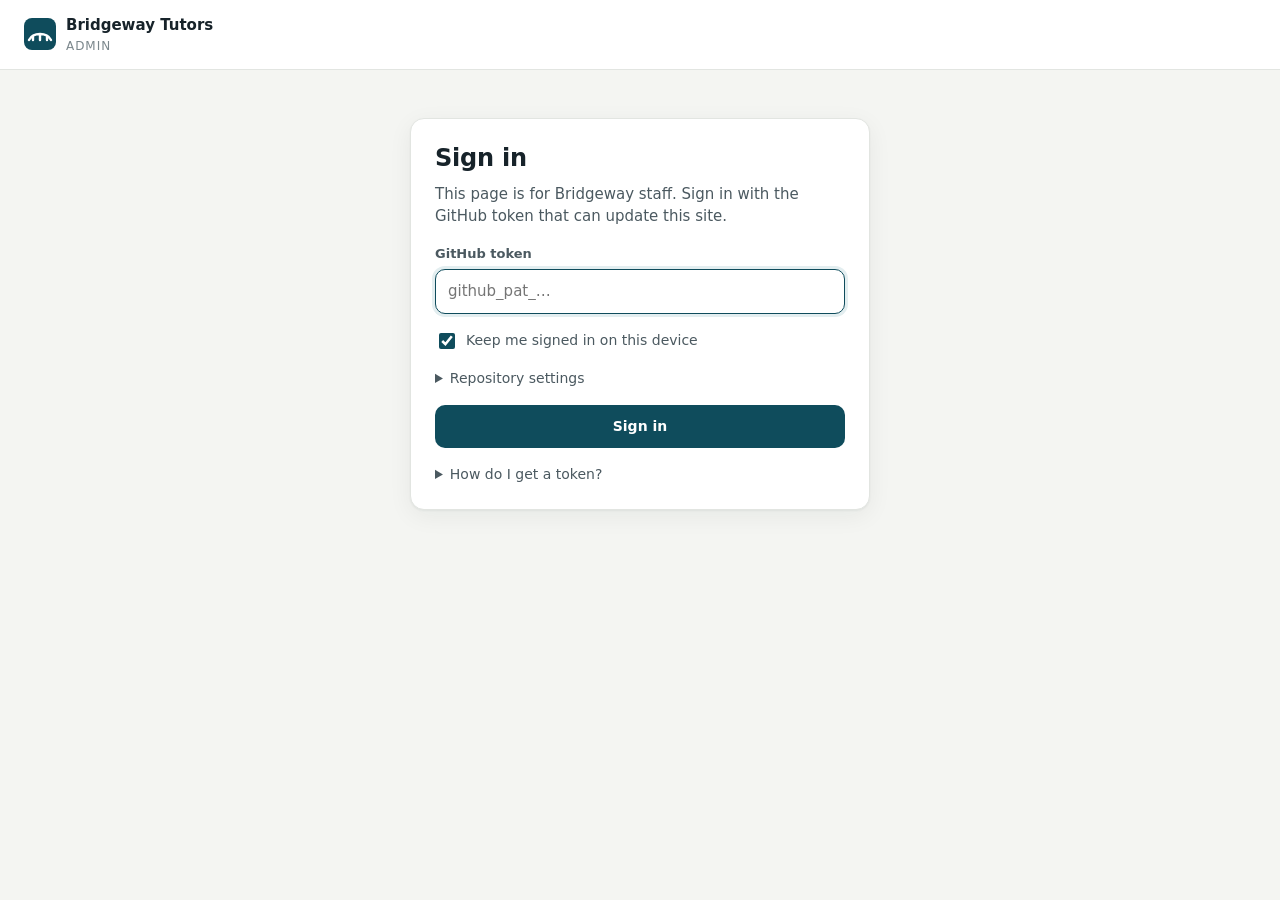
==== admin/index.html @ bfb10d7d "Add Bridgeway student portal with GitHub-backed admin console Static GitHub Pages site. Admin page c" ====
<!doctype html>
<html lang="en">
<head>
  <meta charset="utf-8">
  <meta name="viewport" content="width=device-width, initial-scale=1">
  <meta name="robots" content="noindex, nofollow">
  <meta name="referrer" content="no-referrer">
  <title>Bridgeway Admin</title>
  <link rel="icon" href="data:image/svg+xml,%3Csvg xmlns='http://www.w3.org/2000/svg' viewBox='0 0 32 32'%3E%3Crect width='32' height='32' rx='8' fill='%230f4c5c'/%3E%3Cpath d='M5 22c4-8 18-8 22 0M9 22v-4M16 22v-6M23 22v-4' stroke='%23fff' stroke-width='2.4' fill='none' stroke-linecap='round'/%3E%3C/svg%3E">
  <link rel="stylesheet" href="admin.css">
</head>
<body>
  <header class="topbar">
    <div class="brand">
      <svg class="brand-mark" viewBox="0 0 32 32" aria-hidden="true"><rect width="32" height="32" rx="8"/><path d="M5 22c4-8 18-8 22 0M9 22v-4M16 22v-6M23 22v-4"/></svg>
      <div><span class="brand-name">Bridgeway Tutors</span><span class="brand-sub">Admin</span></div>
    </div>
    <div class="topbar-session" id="topbar-session" hidden>
      <a class="repo-label" id="repo-label" target="_blank" rel="noopener"></a>
      <button class="btn btn-ghost btn-sm" id="signout" type="button">Sign out</button>
    </div>
  </header>

  <!-- Sign in -->
  <main id="view-login" class="login" hidden>
    <form id="login-form" class="card login-card" novalidate>
      <h1>Sign in</h1>
      <p class="lead">This page is for Bridgeway staff. Sign in with the GitHub token that can update this site.</p>

      <label class="field">
        <span>GitHub token</span>
        <input id="login-token" type="password" autocomplete="off" spellcheck="false" placeholder="github_pat_…">
      </label>

      <label class="check">
        <input id="login-remember" type="checkbox" checked>
        <span>Keep me signed in on this device</span>
      </label>

      <details class="repo-settings">
        <summary>Repository settings</summary>
        <div class="grid-3">
          <label class="field"><span>Owner</span><input id="login-owner" type="text" spellcheck="false"></label>
          <label class="field"><span>Repository</span><input id="login-repo" type="text" spellcheck="false"></label>
          <label class="field"><span>Branch</span><input id="login-branch" type="text" spellcheck="false" placeholder="default branch"></label>
        </div>
      </details>

      <p class="form-error" id="login-error" role="alert" hidden></p>
      <button class="btn btn-primary btn-block" id="login-submit" type="submit">Sign in</button>

      <details class="help">
        <summary>How do I get a token?</summary>
        <ol>
          <li>Open <a id="token-link" target="_blank" rel="noopener">GitHub → Fine-grained tokens → Generate new token</a>.</li>
          <li>Repository access: <strong>Only select repositories</strong> → choose this site’s repository.</li>
          <li>Permissions → Repository permissions → <strong>Contents: Read and write</strong>.</li>
          <li>Generate, copy the token and paste it above.</li>
        </ol>
      </details>
    </form>
  </main>

  <!-- App -->
  <main id="view-app" class="app" hidden>
    <section class="card add-card" aria-labelledby="add-title">
      <h2 id="add-title">Add a student page</h2>
      <form id="add-form" novalidate>
        <label class="field">
          <span>Student name</span>
          <input id="student-name" type="text" maxlength="80" autocomplete="off" placeholder="e.g. Aisha Khan">
        </label>

        <label class="dropzone" id="dropzone">
          <input id="file-input" type="file" accept=".html,.htm,text/html">
          <svg class="ico ico-lg" viewBox="0 0 24 24" aria-hidden="true" fill="none" stroke="currentColor" stroke-width="1.6" stroke-linecap="round" stroke-linejoin="round"><path d="M14 3H7a2 2 0 0 0-2 2v14a2 2 0 0 0 2 2h10a2 2 0 0 0 2-2V8z"/><path d="M14 3v5h5M12 18v-6M9.5 14.5 12 12l2.5 2.5"/></svg>
          <span id="file-label"><strong>Choose an HTML file</strong><span>or drag it here</span></span>
        </label>
        <button class="link-btn" id="preview-btn" type="button" hidden>Preview this file</button>

        <p class="form-error" id="add-error" role="alert" hidden></p>
        <button class="btn btn-primary btn-block" id="add-submit" type="submit">
          <svg class="ico" viewBox="0 0 24 24" aria-hidden="true" fill="none" stroke="currentColor" stroke-width="1.8" stroke-linecap="round" stroke-linejoin="round"><path d="M12 16V4M7 9l5-5 5 5M5 20h14"/></svg>
          Publish page
        </button>
      </form>
      <div class="result" id="add-result" hidden></div>
      <p class="hint add-hint">Each page gets its own private link. Students only see their own page.</p>
    </section>

    <section class="card list-card" aria-labelledby="list-title">
      <div class="list-head">
        <div>
          <h2 id="list-title">Student pages</h2>
          <p class="hint" id="count"></p>
        </div>
        <div class="list-tools">
          <label class="search">
            <svg class="ico" viewBox="0 0 24 24" aria-hidden="true" fill="none" stroke="currentColor" stroke-width="1.8" stroke-linecap="round"><circle cx="11" cy="11" r="7"/><path d="M20 20l-4-4"/></svg>
            <input id="search" type="search" placeholder="Search students" aria-label="Search students">
          </label>
          <button class="icon-btn" id="refresh" type="button" aria-label="Refresh list" title="Refresh list">
            <svg class="ico" viewBox="0 0 24 24" aria-hidden="true" fill="none" stroke="currentColor" stroke-width="1.8" stroke-linecap="round" stroke-linejoin="round"><path d="M20 11a8 8 0 1 0-2.3 5.7M20 4v7h-7"/></svg>
          </button>
        </div>
      </div>
      <div id="student-list" class="list" aria-live="polite"></div>
    </section>
  </main>

  <dialog id="modal" class="modal"></dialog>
  <div id="toasts" class="toasts" aria-live="polite"></div>

  <script src="admin.js"></script>
</body>
</html>
---- admin/admin.css ----
:root {
  --bg: #f4f5f2;
  --surface: #ffffff;
  --surface-2: #f8f9f7;
  --ink: #17232a;
  --ink-2: #4b5960;
  --ink-3: #7b878c;
  --line: #e2e5e1;
  --line-2: #d2d7d2;
  --primary: #0f4c5c;
  --primary-ink: #ffffff;
  --primary-soft: #e3eef0;
  --primary-hover: #0b3a46;
  --accent: #e36414;
  --danger: #b42318;
  --danger-soft: #fdecea;
  --ok: #1b7f4b;
  --ok-soft: #e5f4ec;
  --warn: #9a5b00;
  --warn-soft: #fdf1dc;
  --shadow: 0 1px 2px rgba(16, 32, 40, .05), 0 6px 24px rgba(16, 32, 40, .06);
  --radius: 14px;
  --font: "Segoe UI", system-ui, -apple-system, "Helvetica Neue", Arial, sans-serif;
  color-scheme: light;
}
@media (prefers-color-scheme: dark) {
  :root:not([data-theme="light"]) {
    --bg: #0f1518; --surface: #172025; --surface-2: #1c272c; --ink: #e8eef0; --ink-2: #a9b6bb; --ink-3: #7d8b90;
    --line: #26333a; --line-2: #33434b; --primary: #5fb3c4; --primary-ink: #082a32; --primary-soft: #18343b; --primary-hover: #7cc6d5;
    --danger: #f97066; --danger-soft: #3a1d1b; --ok: #47c486; --ok-soft: #15301f; --warn: #f5b74f; --warn-soft: #36290f;
    --shadow: 0 1px 2px rgba(0,0,0,.3), 0 8px 28px rgba(0,0,0,.25); color-scheme: dark;
  }
}
:root[data-theme="dark"] {
  --bg: #0f1518; --surface: #172025; --surface-2: #1c272c; --ink: #e8eef0; --ink-2: #a9b6bb; --ink-3: #7d8b90;
  --line: #26333a; --line-2: #33434b; --primary: #5fb3c4; --primary-ink: #082a32; --primary-soft: #18343b; --primary-hover: #7cc6d5;
  --danger: #f97066; --danger-soft: #3a1d1b; --ok: #47c486; --ok-soft: #15301f; --warn: #f5b74f; --warn-soft: #36290f;
  --shadow: 0 1px 2px rgba(0,0,0,.3), 0 8px 28px rgba(0,0,0,.25); color-scheme: dark;
}

*, *::before, *::after { box-sizing: border-box; }
html { -webkit-text-size-adjust: 100%; }
body { margin: 0; background: var(--bg); color: var(--ink); font: 15px/1.5 var(--font); min-height: 100vh; }
[hidden] { display: none !important; }
h1, h2, h3 { margin: 0; line-height: 1.25; letter-spacing: -.01em; }
a { color: var(--primary); }
button, input { font: inherit; color: inherit; }
.is-busy { cursor: progress; }

/* icons */
.ico { width: 18px; height: 18px; flex: none; }
.ico-lg { width: 30px; height: 30px; }

/* top bar */
.topbar { display: flex; align-items: center; justify-content: space-between; gap: 16px; padding: 14px 24px; border-bottom: 1px solid var(--line); background: var(--surface); position: sticky; top: 0; z-index: 10; }
.brand { display: flex; align-items: center; gap: 10px; }
.brand-mark { width: 32px; height: 32px; }
.brand-mark rect { fill: var(--primary); }
.brand-mark path { stroke: var(--primary-ink); stroke-width: 2.4; fill: none; stroke-linecap: round; }
.brand-name { display: block; font-weight: 650; font-size: 15px; }
.brand-sub { display: block; font-size: 12px; color: var(--ink-3); text-transform: uppercase; letter-spacing: .08em; }
.topbar-session { display: flex; align-items: center; gap: 10px; min-width: 0; }
.repo-label { font-size: 13px; color: var(--ink-2); text-decoration: none; padding: 4px 10px; border: 1px solid var(--line); border-radius: 999px; white-space: nowrap; overflow: hidden; text-overflow: ellipsis; max-width: 40vw; }
.repo-label:hover { border-color: var(--line-2); color: var(--ink); }

/* cards & layout */
.card { background: var(--surface); border: 1px solid var(--line); border-radius: var(--radius); box-shadow: var(--shadow); padding: 24px; }
.app { display: grid; grid-template-columns: minmax(300px, 380px) minmax(0, 1fr); gap: 24px; max-width: 1180px; margin: 0 auto; padding: 28px 24px 64px; align-items: start; }
.add-card { position: sticky; top: 88px; }
.add-card h2, .list-card h2 { font-size: 18px; }
.add-card form { display: grid; gap: 14px; margin-top: 18px; }
.add-hint { margin: 16px 0 0; }

/* login */
.login { display: grid; place-items: center; padding: 48px 16px; }
.login-card { width: 100%; max-width: 460px; display: grid; gap: 16px; }
.login-card h1 { font-size: 24px; }
.lead { margin: -6px 0 0; color: var(--ink-2); }
.grid-3 { display: grid; grid-template-columns: repeat(3, minmax(0, 1fr)); gap: 10px; margin-top: 12px; }
.repo-settings summary, .help summary { cursor: pointer; color: var(--ink-2); font-size: 14px; }
.help ol { margin: 10px 0 0; padding-left: 20px; color: var(--ink-2); font-size: 14px; display: grid; gap: 6px; }

/* form fields */
.field { display: grid; gap: 6px; }
.field > span { font-size: 13px; font-weight: 600; color: var(--ink-2); }
.field input, .search input {
  width: 100%; padding: 10px 12px; border: 1px solid var(--line-2); border-radius: 10px; background: var(--surface); outline: none;
  transition: border-color .15s, box-shadow .15s;
}
.field input:focus, .search input:focus { border-color: var(--primary); box-shadow: 0 0 0 3px var(--primary-soft); }
.check { display: flex; align-items: center; gap: 8px; font-size: 14px; color: var(--ink-2); cursor: pointer; }
.check input { width: 16px; height: 16px; accent-color: var(--primary); }
.hint { margin: 0; font-size: 13px; color: var(--ink-3); }
.form-error, .modal-error { margin: 0; padding: 10px 12px; border-radius: 10px; background: var(--danger-soft); color: var(--danger); font-size: 14px; }

/* dropzone */
.dropzone { position: relative; display: flex; align-items: center; gap: 14px; padding: 18px; border: 1.5px dashed var(--line-2); border-radius: 12px; background: var(--surface-2); color: var(--ink-3); cursor: pointer; transition: border-color .15s, background .15s; }
.dropzone input { position: absolute; inset: 0; opacity: 0; cursor: pointer; }
.dropzone:hover, .dropzone.drag { border-color: var(--primary); background: var(--primary-soft); }
.dropzone:focus-within { border-color: var(--primary); box-shadow: 0 0 0 3px var(--primary-soft); }
.dropzone.has-file { border-style: solid; border-color: var(--primary); color: var(--primary); }
#file-label { display: grid; min-width: 0; }
#file-label strong { color: var(--ink); font-weight: 600; overflow: hidden; text-overflow: ellipsis; white-space: nowrap; }
#file-label span { font-size: 13px; }
.link-btn { justify-self: start; margin-top: -6px; padding: 0; border: 0; background: none; color: var(--primary); font-size: 14px; cursor: pointer; text-decoration: underline; text-underline-offset: 3px; }

/* buttons */
.btn { display: inline-flex; align-items: center; justify-content: center; gap: 8px; padding: 10px 16px; border-radius: 10px; border: 1px solid transparent; font-weight: 600; font-size: 14px; cursor: pointer; white-space: nowrap; transition: background .15s, border-color .15s, color .15s; }
.btn:disabled { opacity: .65; cursor: progress; }
.btn-sm { padding: 6px 11px; font-size: 13px; }
.btn-sm .ico { width: 16px; height: 16px; }
.btn-block { width: 100%; }
.btn-primary { background: var(--primary); color: var(--primary-ink); }
.btn-primary:hover:not(:disabled) { background: var(--primary-hover); }
.btn-soft { background: var(--primary-soft); color: var(--primary); }
.btn-soft:hover { border-color: var(--primary); }
.btn-ghost { background: transparent; border-color: var(--line-2); color: var(--ink); }
.btn-ghost:hover { background: var(--surface-2); }
.btn-danger { background: var(--danger); color: #fff; }
.icon-btn { display: inline-grid; place-items: center; width: 34px; height: 34px; border-radius: 9px; border: 1px solid var(--line-2); background: var(--surface); color: var(--ink-2); cursor: pointer; }
.icon-btn:hover { color: var(--ink); background: var(--surface-2); }
:focus-visible { outline: 2px solid var(--primary); outline-offset: 2px; }

/* list */
.list-head { display: flex; align-items: flex-end; justify-content: space-between; gap: 16px; flex-wrap: wrap; padding-bottom: 16px; border-bottom: 1px solid var(--line); }
.list-head .hint { margin-top: 2px; }
.list-tools { display: flex; gap: 8px; align-items: center; }
.search { position: relative; display: block; }
.search .ico { position: absolute; left: 11px; top: 50%; transform: translateY(-50%); color: var(--ink-3); width: 16px; height: 16px; }
.search input { padding: 7px 12px 7px 34px; width: 220px; }
.list { display: grid; }
.row { display: flex; align-items: center; justify-content: space-between; gap: 16px; padding: 16px 0; border-bottom: 1px solid var(--line); }
.row:last-child { border-bottom: 0; padding-bottom: 0; }
.row-main { min-width: 0; display: grid; gap: 2px; }
.row-title { display: flex; align-items: center; gap: 8px; flex-wrap: wrap; }
.row-title h3 { font-size: 16px; font-weight: 600; }
.row-link { font-size: 13px; color: var(--primary); text-decoration: none; overflow: hidden; text-overflow: ellipsis; white-space: nowrap; font-family: ui-monospace, "Cascadia Mono", Consolas, monospace; }
.row-link:hover { text-decoration: underline; }
.row-meta { margin: 0; font-size: 12.5px; color: var(--ink-3); overflow: hidden; text-overflow: ellipsis; white-space: nowrap; }
.row-actions { display: flex; align-items: center; gap: 8px; flex: none; }

.badge { display: inline-flex; align-items: center; gap: 6px; font-size: 12px; font-weight: 600; padding: 2px 8px; border-radius: 999px; }
.badge-pending { background: var(--primary-soft); color: var(--primary); }
.badge-live { background: var(--ok-soft); color: var(--ok); }
.badge-warn { background: var(--warn-soft); color: var(--warn); }

.empty { display: flex; align-items: center; justify-content: center; gap: 10px; flex-wrap: wrap; text-align: center; padding: 48px 16px; color: var(--ink-3); }
.empty strong { color: var(--ink-2); }
.empty-error { color: var(--danger); }

/* menu */
.menu { position: relative; }
.menu-pop { position: absolute; right: 0; top: calc(100% + 6px); z-index: 20; min-width: 210px; padding: 6px; background: var(--surface); border: 1px solid var(--line); border-radius: 12px; box-shadow: 0 12px 32px rgba(16, 32, 40, .16); display: grid; }
.menu-pop button { display: flex; align-items: center; gap: 10px; width: 100%; padding: 8px 10px; border: 0; border-radius: 8px; background: none; text-align: left; font-size: 14px; cursor: pointer; color: var(--ink); }
.menu-pop button .ico { width: 16px; height: 16px; color: var(--ink-3); }
.menu-pop button:hover, .menu-pop button:focus-visible { background: var(--surface-2); outline: none; }
.menu-pop button.danger, .menu-pop button.danger .ico { color: var(--danger); }
.menu-pop hr { border: 0; border-top: 1px solid var(--line); margin: 6px 4px; }

/* result box */
.result { margin-top: 18px; padding: 16px; border-radius: 12px; background: var(--ok-soft); display: grid; gap: 10px; }
.result-title { margin: 0; font-weight: 600; color: var(--ok); }
.result-link { display: flex; gap: 8px; }
.result-link input { flex: 1; min-width: 0; padding: 7px 10px; border: 1px solid var(--line-2); border-radius: 8px; background: var(--surface); font: 13px ui-monospace, "Cascadia Mono", Consolas, monospace; }

/* modal */
.modal { padding: 0; border: 0; border-radius: 16px; background: var(--surface); color: var(--ink); width: min(480px, calc(100vw - 32px)); box-shadow: 0 24px 64px rgba(0, 0, 0, .25); }
.modal-wide { width: min(980px, calc(100vw - 32px)); }
.modal::backdrop { background: rgba(10, 20, 25, .5); }
.modal-inner { display: grid; gap: 14px; padding: 20px 22px 22px; margin: 0; }
.modal-head { display: flex; align-items: center; justify-content: space-between; gap: 12px; }
.modal-head h2 { font-size: 18px; overflow: hidden; text-overflow: ellipsis; white-space: nowrap; }
.modal-body { display: grid; gap: 12px; }
.modal-body p { margin: 0; color: var(--ink-2); }
.modal-body .hint { word-break: break-all; }
.modal-foot { display: flex; justify-content: flex-end; gap: 10px; }
.preview-frame { width: 100%; height: min(65vh, 640px); border: 1px solid var(--line); border-radius: 10px; background: #fff; }

/* toasts */
.toasts { position: fixed; bottom: 20px; left: 50%; transform: translateX(-50%); display: grid; gap: 8px; z-index: 100; width: max-content; max-width: calc(100vw - 32px); }
.toast { padding: 10px 16px; border-radius: 10px; background: var(--ink); color: var(--bg); font-size: 14px; box-shadow: var(--shadow); animation: toast-in .2s ease-out; transition: opacity .3s, transform .3s; }
.toast-error { background: var(--danger); color: #fff; }
.toast.out { opacity: 0; transform: translateY(6px); }
@keyframes toast-in { from { opacity: 0; transform: translateY(6px); } }

/* spinner */
.spinner { width: 16px; height: 16px; border: 2px solid currentColor; border-right-color: transparent; border-radius: 50%; display: inline-block; animation: spin .7s linear infinite; flex: none; }
.spinner-xs { width: 10px; height: 10px; border-width: 1.5px; }
@keyframes spin { to { transform: rotate(360deg); } }
@media (prefers-reduced-motion: reduce) { .spinner { animation-duration: 2s; } .toast { animation: none; } }

/* responsive */
@media (max-width: 860px) {
  .app { grid-template-columns: 1fr; padding: 16px 16px 48px; gap: 16px; }
  .add-card { position: static; }
  .card { padding: 18px; }
  .topbar { padding: 12px 16px; }
  .repo-label { display: none; }
}
@media (max-width: 560px) {
  .grid-3 { grid-template-columns: 1fr; }
  .list-tools, .search, .search input { width: 100%; }
  .search { flex: 1; }
  .row { flex-direction: column; align-items: stretch; gap: 10px; }
  .row-actions .btn span { display: inline; }
  .row-actions .btn { flex: 1; }
  .login { padding: 24px 16px; }
}
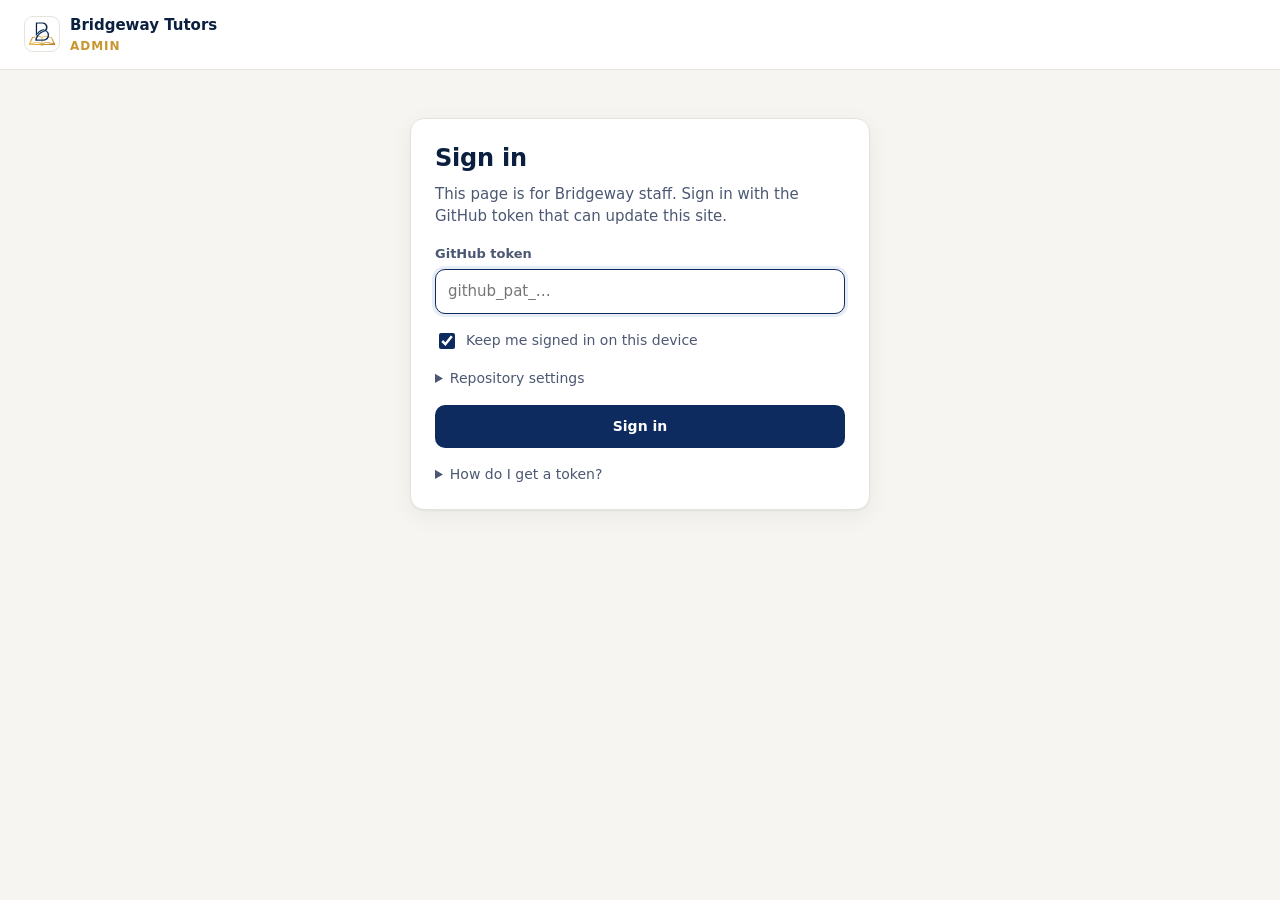
==== commit af835bd9: "Use Bridgeway logo and navy/gold brand colors Co-Authored-By: Claude Opus 5.5 <noreply@anthropic.com" ====
--- a/admin/index.html
+++ b/admin/index.html
@@ -6,13 +6,13 @@
   <meta name="robots" content="noindex, nofollow">
   <meta name="referrer" content="no-referrer">
   <title>Bridgeway Admin</title>
-  <link rel="icon" href="data:image/svg+xml,%3Csvg xmlns='http://www.w3.org/2000/svg' viewBox='0 0 32 32'%3E%3Crect width='32' height='32' rx='8' fill='%230f4c5c'/%3E%3Cpath d='M5 22c4-8 18-8 22 0M9 22v-4M16 22v-6M23 22v-4' stroke='%23fff' stroke-width='2.4' fill='none' stroke-linecap='round'/%3E%3C/svg%3E">
+  <link rel="icon" href="../logo.jpeg">
   <link rel="stylesheet" href="admin.css">
 </head>
 <body>
   <header class="topbar">
     <div class="brand">
-      <svg class="brand-mark" viewBox="0 0 32 32" aria-hidden="true"><rect width="32" height="32" rx="8"/><path d="M5 22c4-8 18-8 22 0M9 22v-4M16 22v-6M23 22v-4"/></svg>
+      <img class="brand-mark" src="../logo.jpeg" alt="" width="36" height="36">
       <div><span class="brand-name">Bridgeway Tutors</span><span class="brand-sub">Admin</span></div>
     </div>
     <div class="topbar-session" id="topbar-session" hidden>
--- a/admin/admin.css
+++ b/admin/admin.css
@@ -1,17 +1,17 @@
 :root {
-  --bg: #f4f5f2;
+  --bg: #f6f5f1;
   --surface: #ffffff;
-  --surface-2: #f8f9f7;
-  --ink: #17232a;
-  --ink-2: #4b5960;
-  --ink-3: #7b878c;
-  --line: #e2e5e1;
-  --line-2: #d2d7d2;
-  --primary: #0f4c5c;
+  --surface-2: #f9f8f5;
+  --ink: #0b1f3f;
+  --ink-2: #4c5873;
+  --ink-3: #7a8499;
+  --line: #e5e3dc;
+  --line-2: #d6d3ca;
+  --primary: #0d2b5e;
   --primary-ink: #ffffff;
-  --primary-soft: #e3eef0;
-  --primary-hover: #0b3a46;
-  --accent: #e36414;
+  --primary-soft: #e7ecf5;
+  --primary-hover: #081d42;
+  --accent: #c8962f;
   --danger: #b42318;
   --danger-soft: #fdecea;
   --ok: #1b7f4b;
@@ -25,15 +25,15 @@
 }
 @media (prefers-color-scheme: dark) {
   :root:not([data-theme="light"]) {
-    --bg: #0f1518; --surface: #172025; --surface-2: #1c272c; --ink: #e8eef0; --ink-2: #a9b6bb; --ink-3: #7d8b90;
-    --line: #26333a; --line-2: #33434b; --primary: #5fb3c4; --primary-ink: #082a32; --primary-soft: #18343b; --primary-hover: #7cc6d5;
+    --bg: #0c1424; --surface: #131e33; --surface-2: #19263f; --ink: #eef2f8; --ink-2: #a8b4c8; --ink-3: #7c89a1;
+    --line: #24314a; --line-2: #31405c; --primary: #e2b65a; --primary-ink: #1a1405; --primary-soft: #2e2a1c; --primary-hover: #efc775; --accent: #e2b65a;
     --danger: #f97066; --danger-soft: #3a1d1b; --ok: #47c486; --ok-soft: #15301f; --warn: #f5b74f; --warn-soft: #36290f;
     --shadow: 0 1px 2px rgba(0,0,0,.3), 0 8px 28px rgba(0,0,0,.25); color-scheme: dark;
   }
 }
 :root[data-theme="dark"] {
-  --bg: #0f1518; --surface: #172025; --surface-2: #1c272c; --ink: #e8eef0; --ink-2: #a9b6bb; --ink-3: #7d8b90;
-  --line: #26333a; --line-2: #33434b; --primary: #5fb3c4; --primary-ink: #082a32; --primary-soft: #18343b; --primary-hover: #7cc6d5;
+  --bg: #0c1424; --surface: #131e33; --surface-2: #19263f; --ink: #eef2f8; --ink-2: #a8b4c8; --ink-3: #7c89a1;
+  --line: #24314a; --line-2: #31405c; --primary: #e2b65a; --primary-ink: #1a1405; --primary-soft: #2e2a1c; --primary-hover: #efc775; --accent: #e2b65a;
   --danger: #f97066; --danger-soft: #3a1d1b; --ok: #47c486; --ok-soft: #15301f; --warn: #f5b74f; --warn-soft: #36290f;
   --shadow: 0 1px 2px rgba(0,0,0,.3), 0 8px 28px rgba(0,0,0,.25); color-scheme: dark;
 }
@@ -54,11 +54,9 @@
 /* top bar */
 .topbar { display: flex; align-items: center; justify-content: space-between; gap: 16px; padding: 14px 24px; border-bottom: 1px solid var(--line); background: var(--surface); position: sticky; top: 0; z-index: 10; }
 .brand { display: flex; align-items: center; gap: 10px; }
-.brand-mark { width: 32px; height: 32px; }
-.brand-mark rect { fill: var(--primary); }
-.brand-mark path { stroke: var(--primary-ink); stroke-width: 2.4; fill: none; stroke-linecap: round; }
+.brand-mark { width: 36px; height: 36px; object-fit: contain; border-radius: 9px; background: #fff; padding: 2px; border: 1px solid var(--line); }
 .brand-name { display: block; font-weight: 650; font-size: 15px; }
-.brand-sub { display: block; font-size: 12px; color: var(--ink-3); text-transform: uppercase; letter-spacing: .08em; }
+.brand-sub { display: block; font-size: 12px; color: var(--accent); font-weight: 600; text-transform: uppercase; letter-spacing: .08em; }
 .topbar-session { display: flex; align-items: center; gap: 10px; min-width: 0; }
 .repo-label { font-size: 13px; color: var(--ink-2); text-decoration: none; padding: 4px 10px; border: 1px solid var(--line); border-radius: 999px; white-space: nowrap; overflow: hidden; text-overflow: ellipsis; max-width: 40vw; }
 .repo-label:hover { border-color: var(--line-2); color: var(--ink); }
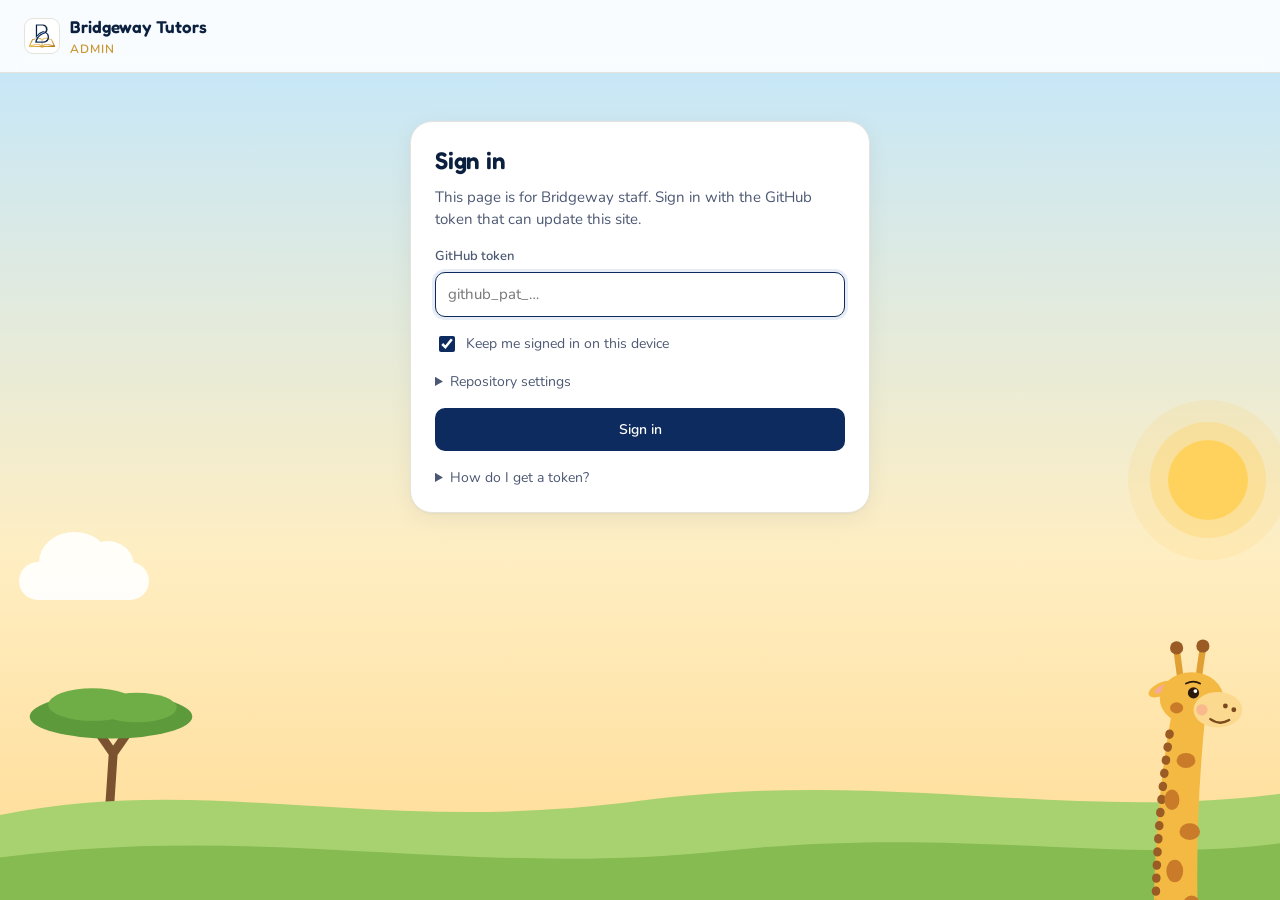
==== commit 6f95d6cc: "Add kid-friendly savanna theme with giraffes Landing, 404 and admin pages share assets/savanna.css: " ====
--- a/admin/index.html
+++ b/admin/index.html
@@ -7,9 +7,21 @@
   <meta name="referrer" content="no-referrer">
   <title>Bridgeway Admin</title>
   <link rel="icon" href="../logo.jpeg">
+  <link rel="preconnect" href="https://fonts.googleapis.com">
+  <link rel="preconnect" href="https://fonts.gstatic.com" crossorigin>
+  <link rel="stylesheet" href="https://fonts.googleapis.com/css2?family=Fredoka:wght@600;700&family=Nunito:wght@400;600;700&display=swap">
+  <link rel="stylesheet" href="../assets/savanna.css">
   <link rel="stylesheet" href="admin.css">
 </head>
-<body>
+<body class="savanna">
+  <div class="scene scene-compact" aria-hidden="true">
+    <div class="scene-sun"></div>
+    <div class="scene-cloud c1"></div>
+    <div class="scene-cloud c2"></div>
+    <div class="scene-tree"></div>
+    <div class="scene-hills"></div>
+    <div class="scene-giraffe"></div>
+  </div>
   <header class="topbar">
     <div class="brand">
       <img class="brand-mark" src="../logo.jpeg" alt="" width="36" height="36">
--- a/assets/savanna.css
+++ b/assets/savanna.css
@@ -0,0 +1,72 @@
+/* Bridgeway "Savanna" theme — shared by the landing page, 404 page and admin.
+   Pages add class="savanna" to <body> and include the .scene markup. */
+
+.savanna {
+  --sky-top: #bfe6ff;
+  --sky-mid: #ffeec2;
+  --sky-low: #ffdb93;
+  --sun: #ffd25e;
+  --sun-glow: rgba(255, 210, 94, .35);
+  --sun-glow-2: rgba(255, 210, 94, .15);
+  --cloud: #ffffff;
+  --scene-filter: none;
+  --giraffe-filter: none;
+  background: linear-gradient(var(--sky-top) 0%, var(--sky-mid) 62%, var(--sky-low) 100%) fixed;
+  background-color: var(--sky-mid);
+}
+
+.scene { position: fixed; inset: 0; z-index: 0; pointer-events: none; overflow: hidden; }
+.scene > div { position: absolute; background-repeat: no-repeat; background-position: center; background-size: contain; }
+
+.scene-sun { top: 70px; right: 14%; width: 120px; height: 120px; border-radius: 50%; background: var(--sun);
+  box-shadow: 0 0 0 18px var(--sun-glow), 0 0 0 40px var(--sun-glow-2); }
+
+.scene-cloud { background: var(--cloud) !important; border-radius: 999px; opacity: .9; }
+.scene-cloud::before, .scene-cloud::after { content: ""; position: absolute; background: var(--cloud); border-radius: 50%; }
+.scene-cloud::before { width: 55%; height: 160%; left: 15%; bottom: 20%; }
+.scene-cloud::after { width: 40%; height: 130%; right: 12%; bottom: 25%; }
+.scene-cloud.c1 { top: 110px; left: 12%; width: 130px; height: 38px; animation: drift 40s linear infinite alternate; }
+.scene-cloud.c2 { top: 200px; left: 60%; width: 100px; height: 30px; opacity: .75; animation: drift 55s linear infinite alternate-reverse; }
+
+.scene-hills { left: 0; right: 0; bottom: 0; height: 240px; background-image: url("hills.svg"); background-size: 100% 100% !important; filter: var(--scene-filter); }
+.scene-tree { left: 4%; bottom: 120px; width: 230px; height: 200px; background-image: url("tree.svg"); filter: var(--scene-filter); }
+.scene-baby { left: 18%; bottom: 40px; width: 150px; height: 250px; background-image: url("giraffe-full.svg"); filter: var(--giraffe-filter); }
+.scene-giraffe { right: 3%; bottom: -60px; width: 220px; height: 495px; background-image: url("giraffe.svg"); filter: var(--giraffe-filter);
+  transform-origin: bottom center; animation: sway 5s ease-in-out infinite; }
+
+/* Quieter version for the admin console */
+.scene-compact .scene-hills { height: 170px; }
+.scene-compact .scene-tree { width: 170px; height: 148px; bottom: 80px; left: 2%; }
+.scene-compact .scene-giraffe { width: 150px; height: 338px; right: 1.5%; bottom: -50px; }
+/* keep sky details in the low, open part of the screen so they don't poke out from behind cards */
+.scene-compact .scene-sun { width: 80px; height: 80px; top: auto; bottom: 380px; right: 2.5%; }
+.scene-compact .scene-cloud.c1 { top: auto; bottom: 300px; left: 1.5%; }
+.scene-compact .scene-cloud.c2 { display: none; }
+
+@keyframes sway { 0%, 100% { transform: rotate(0); } 50% { transform: rotate(-2.5deg); } }
+@keyframes drift { from { transform: translateX(0); } to { transform: translateX(60px); } }
+
+@media (max-width: 860px) {
+  .scene-baby { display: none; }
+  .scene-tree { width: 150px; height: 130px; left: -20px; bottom: 110px; }
+  .scene-giraffe { width: 150px; height: 338px; right: -20px; }
+  .scene-compact .scene-giraffe, .scene-compact .scene-tree { display: none; }
+}
+@media (prefers-reduced-motion: reduce) {
+  .scene-giraffe, .scene-cloud { animation: none !important; }
+}
+
+/* ---------- Welcome card (landing + 404) ---------- */
+.welcome-page { margin: 0; min-height: 100vh; display: grid; grid-template-columns: minmax(0, 1fr); place-items: center; padding: 64px 16px 150px;
+  font: 17px/1.55 Nunito, "Segoe UI", system-ui, -apple-system, sans-serif; color: #0d2b5e; }
+.welcome { position: relative; z-index: 1; width: 100%; max-width: 440px; text-align: center; background: #fff; border-radius: 28px;
+  padding: 36px 28px 32px; box-shadow: 0 2px 0 rgba(13, 43, 94, .06), 0 18px 48px rgba(13, 43, 94, .16); }
+.welcome .logo { width: 92px; height: 92px; object-fit: contain; }
+.welcome .eyebrow { margin: 10px 0 2px; font: 600 14px/1.4 Fredoka, Nunito, sans-serif; letter-spacing: .12em; text-transform: uppercase; color: #c8962f; }
+.welcome h1 { margin: 0 0 10px; font: 700 34px/1.15 Fredoka, Nunito, sans-serif; color: #0d2b5e; }
+.welcome p { margin: 0; color: #5a6378; }
+.welcome p + p { margin-top: 10px; }
+.welcome .wave { display: inline-block; animation: wave 2.4s ease-in-out infinite; transform-origin: 70% 80%; }
+@keyframes wave { 0%, 60%, 100% { transform: rotate(0); } 10%, 30% { transform: rotate(14deg); } 20%, 40% { transform: rotate(-8deg); } }
+@media (max-width: 560px) { .welcome h1 { font-size: 28px; } }
+@media (prefers-reduced-motion: reduce) { .welcome .wave { animation: none; } }
--- a/admin/admin.css
+++ b/admin/admin.css
@@ -19,23 +19,9 @@
   --warn: #9a5b00;
   --warn-soft: #fdf1dc;
   --shadow: 0 1px 2px rgba(16, 32, 40, .05), 0 6px 24px rgba(16, 32, 40, .06);
-  --radius: 14px;
-  --font: "Segoe UI", system-ui, -apple-system, "Helvetica Neue", Arial, sans-serif;
+  --radius: 22px;
+  --font: Nunito, "Segoe UI", system-ui, -apple-system, "Helvetica Neue", Arial, sans-serif;
   color-scheme: light;
-}
-@media (prefers-color-scheme: dark) {
-  :root:not([data-theme="light"]) {
-    --bg: #0c1424; --surface: #131e33; --surface-2: #19263f; --ink: #eef2f8; --ink-2: #a8b4c8; --ink-3: #7c89a1;
-    --line: #24314a; --line-2: #31405c; --primary: #e2b65a; --primary-ink: #1a1405; --primary-soft: #2e2a1c; --primary-hover: #efc775; --accent: #e2b65a;
-    --danger: #f97066; --danger-soft: #3a1d1b; --ok: #47c486; --ok-soft: #15301f; --warn: #f5b74f; --warn-soft: #36290f;
-    --shadow: 0 1px 2px rgba(0,0,0,.3), 0 8px 28px rgba(0,0,0,.25); color-scheme: dark;
-  }
-}
-:root[data-theme="dark"] {
-  --bg: #0c1424; --surface: #131e33; --surface-2: #19263f; --ink: #eef2f8; --ink-2: #a8b4c8; --ink-3: #7c89a1;
-  --line: #24314a; --line-2: #31405c; --primary: #e2b65a; --primary-ink: #1a1405; --primary-soft: #2e2a1c; --primary-hover: #efc775; --accent: #e2b65a;
-  --danger: #f97066; --danger-soft: #3a1d1b; --ok: #47c486; --ok-soft: #15301f; --warn: #f5b74f; --warn-soft: #36290f;
-  --shadow: 0 1px 2px rgba(0,0,0,.3), 0 8px 28px rgba(0,0,0,.25); color-scheme: dark;
 }
 
 *, *::before, *::after { box-sizing: border-box; }
@@ -43,6 +29,7 @@
 body { margin: 0; background: var(--bg); color: var(--ink); font: 15px/1.5 var(--font); min-height: 100vh; }
 [hidden] { display: none !important; }
 h1, h2, h3 { margin: 0; line-height: 1.25; letter-spacing: -.01em; }
+h1, h2, .brand-name, .modal-head h2 { font-family: Fredoka, var(--font); font-weight: 600; }
 a { color: var(--primary); }
 button, input { font: inherit; color: inherit; }
 .is-busy { cursor: progress; }
@@ -52,25 +39,25 @@
 .ico-lg { width: 30px; height: 30px; }
 
 /* top bar */
-.topbar { display: flex; align-items: center; justify-content: space-between; gap: 16px; padding: 14px 24px; border-bottom: 1px solid var(--line); background: var(--surface); position: sticky; top: 0; z-index: 10; }
+.topbar { display: flex; align-items: center; justify-content: space-between; gap: 16px; padding: 14px 24px; border-bottom: 1px solid var(--line); background: color-mix(in srgb, var(--surface) 88%, transparent); backdrop-filter: blur(8px); position: sticky; top: 0; z-index: 10; }
 .brand { display: flex; align-items: center; gap: 10px; }
 .brand-mark { width: 36px; height: 36px; object-fit: contain; border-radius: 9px; background: #fff; padding: 2px; border: 1px solid var(--line); }
-.brand-name { display: block; font-weight: 650; font-size: 15px; }
+.brand-name { display: block; font-size: 17px; }
 .brand-sub { display: block; font-size: 12px; color: var(--accent); font-weight: 600; text-transform: uppercase; letter-spacing: .08em; }
 .topbar-session { display: flex; align-items: center; gap: 10px; min-width: 0; }
 .repo-label { font-size: 13px; color: var(--ink-2); text-decoration: none; padding: 4px 10px; border: 1px solid var(--line); border-radius: 999px; white-space: nowrap; overflow: hidden; text-overflow: ellipsis; max-width: 40vw; }
 .repo-label:hover { border-color: var(--line-2); color: var(--ink); }
 
 /* cards & layout */
-.card { background: var(--surface); border: 1px solid var(--line); border-radius: var(--radius); box-shadow: var(--shadow); padding: 24px; }
-.app { display: grid; grid-template-columns: minmax(300px, 380px) minmax(0, 1fr); gap: 24px; max-width: 1180px; margin: 0 auto; padding: 28px 24px 64px; align-items: start; }
+.card { position: relative; z-index: 1; background: var(--surface); border: 1px solid var(--line); border-radius: var(--radius); box-shadow: var(--shadow); padding: 24px; }
+.app { position: relative; z-index: 1; display: grid; grid-template-columns: minmax(300px, 380px) minmax(0, 1fr); gap: 24px; max-width: 1180px; margin: 0 auto; padding: 28px 24px 64px; align-items: start; }
 .add-card { position: sticky; top: 88px; }
 .add-card h2, .list-card h2 { font-size: 18px; }
 .add-card form { display: grid; gap: 14px; margin-top: 18px; }
 .add-hint { margin: 16px 0 0; }
 
 /* login */
-.login { display: grid; place-items: center; padding: 48px 16px; }
+.login { position: relative; z-index: 1; display: grid; place-items: center; padding: 48px 16px 200px; }
 .login-card { width: 100%; max-width: 460px; display: grid; gap: 16px; }
 .login-card h1 { font-size: 24px; }
 .lead { margin: -6px 0 0; color: var(--ink-2); }
